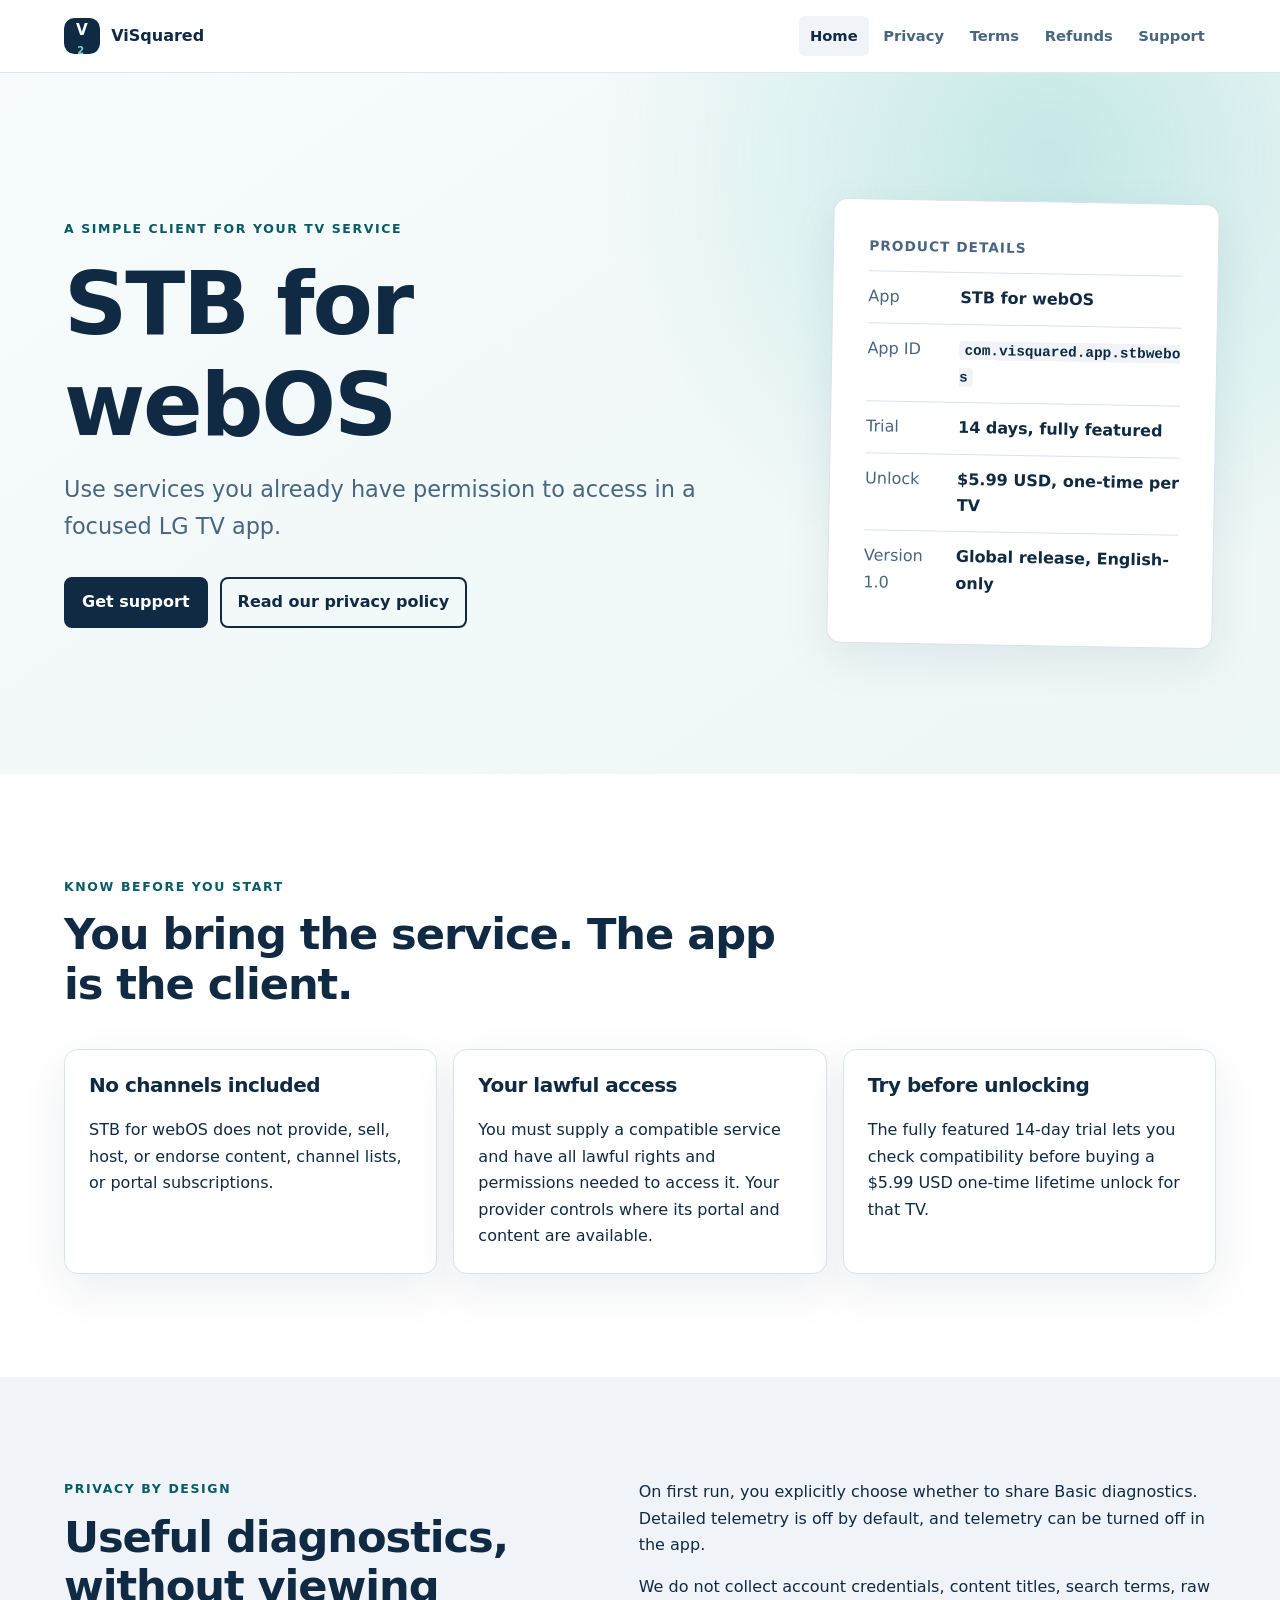
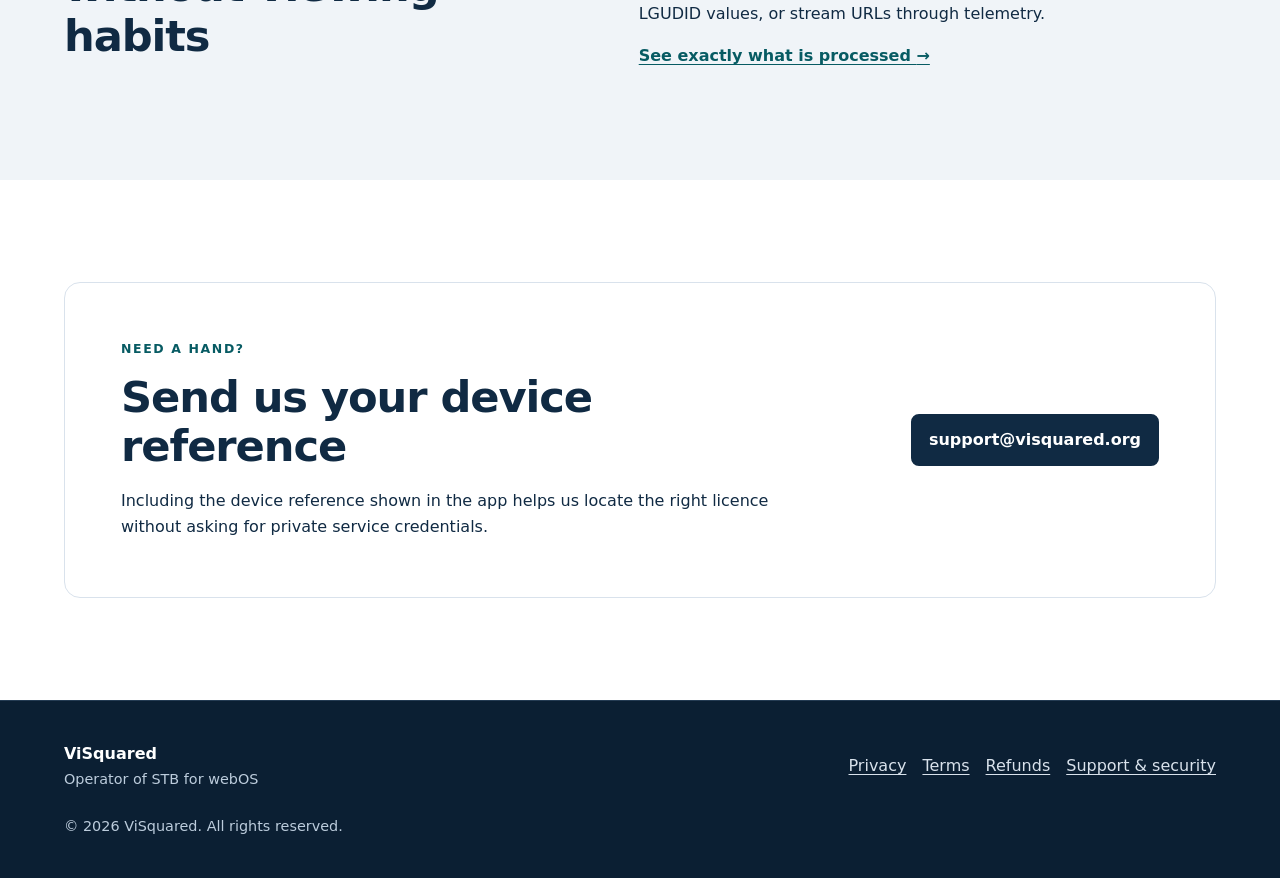
==== index.html @ cb2bcf6b "Build initial ViSquared public site Co-authored-by: Copilot App <223556219+Copilot@users.noreply.git" ====
<!doctype html>
<html lang="en">
<head>
  <meta charset="utf-8">
  <meta name="viewport" content="width=device-width, initial-scale=1">
  <meta name="description" content="Official product, legal, privacy, refund, and support information for STB for webOS by ViSquared.">
  <meta name="theme-color" content="#102a43">
  <title>STB for webOS | ViSquared</title>
  <link rel="canonical" href="https://visquared.org/">
  <link rel="icon" href="/assets/favicon.svg" type="image/svg+xml">
  <link rel="stylesheet" href="/assets/styles.css">
</head>
<body>
  <a class="skip-link" href="#main">Skip to main content</a>
  <header class="site-header">
    <div class="shell header-inner">
      <a class="brand" href="/" aria-label="ViSquared home">
        <span class="brand-mark" aria-hidden="true">V<sup>2</sup></span>
        <span>ViSquared</span>
      </a>
      <nav aria-label="Primary navigation">
        <ul class="nav-list">
          <li><a href="/" aria-current="page">Home</a></li>
          <li><a href="/privacy/">Privacy</a></li>
          <li><a href="/terms/">Terms</a></li>
          <li><a href="/refunds/">Refunds</a></li>
          <li><a href="/support/">Support</a></li>
        </ul>
      </nav>
    </div>
  </header>

  <main id="main">
    <section class="hero">
      <div class="shell hero-grid">
        <div>
          <p class="eyebrow">A simple client for your TV service</p>
          <h1>STB for webOS</h1>
          <p class="lede">Use services you already have permission to access in a focused LG TV app.</p>
          <div class="button-row">
            <a class="button button-primary" href="/support/">Get support</a>
            <a class="button button-secondary" href="/privacy/">Read our privacy policy</a>
          </div>
        </div>
        <aside class="product-card" aria-label="Product summary">
          <p class="product-label">Product details</p>
          <dl class="facts">
            <div><dt>App</dt><dd>STB for webOS</dd></div>
            <div><dt>App ID</dt><dd><code>com.visquared.app.stbwebos</code></dd></div>
            <div><dt>Trial</dt><dd>14 days, fully featured</dd></div>
            <div><dt>Unlock</dt><dd>$5.99 USD, one-time per TV</dd></div>
            <div><dt>Version 1.0</dt><dd>Global release, English-only</dd></div>
          </dl>
        </aside>
      </div>
    </section>

    <section class="section">
      <div class="shell">
        <div class="section-heading">
          <p class="eyebrow">Know before you start</p>
          <h2>You bring the service. The app is the client.</h2>
        </div>
        <div class="card-grid">
          <article class="card">
            <h3>No channels included</h3>
            <p>STB for webOS does not provide, sell, host, or endorse content, channel lists, or portal subscriptions.</p>
          </article>
          <article class="card">
            <h3>Your lawful access</h3>
            <p>You must supply a compatible service and have all lawful rights and permissions needed to access it. Your provider controls where its portal and content are available.</p>
          </article>
          <article class="card">
            <h3>Try before unlocking</h3>
            <p>The fully featured 14-day trial lets you check compatibility before buying a $5.99 USD one-time lifetime unlock for that TV.</p>
          </article>
        </div>
      </div>
    </section>

    <section class="section section-tint">
      <div class="shell split">
        <div>
          <p class="eyebrow">Privacy by design</p>
          <h2>Useful diagnostics, without viewing habits</h2>
        </div>
        <div>
          <p>On first run, you explicitly choose whether to share Basic diagnostics. Detailed telemetry is off by default, and telemetry can be turned off in the app.</p>
          <p>We do not collect account credentials, content titles, search terms, raw LGUDID values, or stream URLs through telemetry.</p>
          <a class="text-link" href="/privacy/">See exactly what is processed <span aria-hidden="true">&rarr;</span></a>
        </div>
      </div>
    </section>

    <section class="section">
      <div class="shell callout">
        <div>
          <p class="eyebrow">Need a hand?</p>
          <h2>Send us your device reference</h2>
          <p>Including the device reference shown in the app helps us locate the right licence without asking for private service credentials.</p>
        </div>
        <a class="button button-primary" href="mailto:support@visquared.org?subject=STB%20for%20webOS%20support">support@visquared.org</a>
      </div>
    </section>
  </main>

  <footer class="site-footer">
    <div class="shell footer-inner">
      <div>
        <strong>ViSquared</strong>
        <p>Operator of STB for webOS</p>
      </div>
      <nav aria-label="Legal and support">
        <a href="/privacy/">Privacy</a>
        <a href="/terms/">Terms</a>
        <a href="/refunds/">Refunds</a>
        <a href="/support/">Support &amp; security</a>
      </nav>
      <p>&copy; 2026 ViSquared. All rights reserved.</p>
    </div>
  </footer>
</body>
</html>
---- assets/styles.css ----
:root {
  --ink: #102a43;
  --ink-soft: #486581;
  --paper: #ffffff;
  --wash: #f0f4f8;
  --line: #d9e2ec;
  --accent: #087e8b;
  --accent-dark: #075b63;
  --highlight: #d9f4f1;
  --warning: #fff4db;
  --max: 72rem;
  color-scheme: light;
  font-family: Inter, ui-sans-serif, system-ui, -apple-system, BlinkMacSystemFont, "Segoe UI", sans-serif;
  font-synthesis: none;
}

* {
  box-sizing: border-box;
}

html {
  scroll-behavior: smooth;
  scroll-padding-top: 6rem;
}

body {
  margin: 0;
  background: var(--paper);
  color: var(--ink);
  font-size: 1rem;
  line-height: 1.65;
}

a {
  color: var(--accent-dark);
  text-underline-offset: 0.18em;
}

a:hover {
  color: var(--accent);
}

a:focus-visible,
button:focus-visible {
  outline: 3px solid #f2b134;
  outline-offset: 3px;
}

code {
  border-radius: 0.25rem;
  background: var(--wash);
  padding: 0.12em 0.35em;
  font-size: 0.9em;
  overflow-wrap: anywhere;
}

h1,
h2,
h3,
p {
  margin-top: 0;
}

h1,
h2,
h3 {
  line-height: 1.15;
  letter-spacing: -0.025em;
}

h1 {
  margin-bottom: 1rem;
  font-size: clamp(2.5rem, 7vw, 5.5rem);
}

h2 {
  margin-bottom: 1rem;
  font-size: clamp(1.65rem, 4vw, 2.7rem);
}

h3 {
  font-size: 1.25rem;
}

.shell {
  width: min(calc(100% - 2.5rem), var(--max));
  margin-inline: auto;
}

.skip-link {
  position: fixed;
  z-index: 100;
  top: 0.75rem;
  left: 0.75rem;
  transform: translateY(-200%);
  border-radius: 0.35rem;
  background: var(--ink);
  color: white;
  padding: 0.75rem 1rem;
}

.skip-link:focus {
  transform: translateY(0);
}

.site-header {
  position: sticky;
  z-index: 20;
  top: 0;
  border-bottom: 1px solid rgba(217, 226, 236, 0.85);
  background: rgba(255, 255, 255, 0.94);
  backdrop-filter: blur(12px);
}

.header-inner {
  display: flex;
  min-height: 4.5rem;
  align-items: center;
  justify-content: space-between;
  gap: 1.5rem;
}

.brand {
  display: inline-flex;
  flex: 0 0 auto;
  align-items: center;
  gap: 0.7rem;
  color: var(--ink);
  font-weight: 800;
  text-decoration: none;
}

.brand-mark {
  display: grid;
  width: 2.25rem;
  height: 2.25rem;
  place-items: center;
  border-radius: 0.65rem;
  background: var(--ink);
  color: white;
  font-size: 0.95rem;
}

.brand-mark sup {
  margin-left: -0.15rem;
  color: #71d5cc;
  font-size: 0.65em;
}

.nav-list {
  display: flex;
  margin: 0;
  padding: 0;
  gap: 0.2rem;
  list-style: none;
}

.nav-list a {
  display: block;
  border-radius: 0.35rem;
  color: var(--ink-soft);
  padding: 0.5rem 0.7rem;
  font-size: 0.92rem;
  font-weight: 650;
  text-decoration: none;
}

.nav-list a:hover,
.nav-list a[aria-current="page"] {
  background: var(--wash);
  color: var(--ink);
}

.hero {
  overflow: hidden;
  background:
    radial-gradient(circle at 82% 12%, rgba(43, 177, 168, 0.23), transparent 28rem),
    linear-gradient(145deg, #f7fbfc 0%, #edf7f6 100%);
  padding: clamp(4rem, 10vw, 8rem) 0;
}

.hero-grid {
  display: grid;
  align-items: center;
  gap: clamp(2rem, 7vw, 6rem);
  grid-template-columns: minmax(0, 1.4fr) minmax(17rem, 0.8fr);
}

.lede {
  max-width: 48rem;
  color: var(--ink-soft);
  font-size: clamp(1.15rem, 2vw, 1.4rem);
}

.eyebrow {
  margin-bottom: 0.8rem;
  color: var(--accent-dark);
  font-size: 0.78rem;
  font-weight: 800;
  letter-spacing: 0.13em;
  text-transform: uppercase;
}

.button-row {
  display: flex;
  flex-wrap: wrap;
  margin-top: 2rem;
  gap: 0.75rem;
}

.button {
  display: inline-flex;
  min-height: 2.85rem;
  align-items: center;
  justify-content: center;
  border: 2px solid var(--ink);
  border-radius: 0.5rem;
  padding: 0.65rem 1rem;
  font-weight: 750;
  text-align: center;
  text-decoration: none;
}

.button-primary {
  background: var(--ink);
  color: white;
}

.button-primary:hover {
  border-color: var(--accent-dark);
  background: var(--accent-dark);
  color: white;
}

.button-secondary {
  background: transparent;
  color: var(--ink);
}

.button-secondary:hover {
  background: white;
  color: var(--ink);
}

.product-card,
.card {
  border: 1px solid var(--line);
  border-radius: 0.85rem;
  background: white;
  box-shadow: 0 1rem 3rem rgba(16, 42, 67, 0.08);
}

.product-card {
  padding: clamp(1.4rem, 4vw, 2.2rem);
  transform: rotate(1deg);
}

.product-label {
  color: var(--ink-soft);
  font-size: 0.85rem;
  font-weight: 800;
  letter-spacing: 0.08em;
  text-transform: uppercase;
}

.facts {
  margin: 0;
}

.facts div {
  display: grid;
  border-top: 1px solid var(--line);
  padding: 0.75rem 0;
  gap: 0.75rem;
  grid-template-columns: 5rem 1fr;
}

.facts dt {
  color: var(--ink-soft);
}

.facts dd {
  margin: 0;
  font-weight: 700;
}

.section {
  padding: clamp(3.5rem, 8vw, 6.5rem) 0;
}

.section-tint {
  background: var(--wash);
}

.section-dark {
  background: var(--ink);
  color: white;
}

.section-dark .eyebrow,
.section-dark a {
  color: #8be1d8;
}

.section-heading {
  max-width: 46rem;
  margin-bottom: 2.5rem;
}

.card-grid {
  display: grid;
  gap: 1rem;
  grid-template-columns: repeat(3, minmax(0, 1fr));
}

.card {
  padding: 1.5rem;
}

.card p:last-child {
  margin-bottom: 0;
}

.split,
.callout {
  display: grid;
  align-items: start;
  gap: clamp(2rem, 8vw, 7rem);
  grid-template-columns: minmax(0, 0.9fr) minmax(0, 1.1fr);
}

.callout {
  align-items: center;
  border: 1px solid var(--line);
  border-radius: 1rem;
  padding: clamp(1.5rem, 5vw, 3.5rem);
  grid-template-columns: 1fr auto;
}

.callout p:last-child {
  margin-bottom: 0;
}

.text-link {
  font-weight: 750;
}

.page-hero {
  border-bottom: 1px solid var(--line);
  background: linear-gradient(150deg, #f7fbfc, var(--wash));
  padding: clamp(3.5rem, 8vw, 6rem) 0;
}

.page-hero h1 {
  font-size: clamp(2.5rem, 6vw, 4.4rem);
}

.meta {
  color: var(--ink-soft);
  font-size: 0.9rem;
}

.prose {
  max-width: 48rem;
}

.prose p,
.prose li {
  color: #334e68;
}

.prose h2 {
  margin-top: 3rem;
  font-size: clamp(1.55rem, 3vw, 2rem);
}

.prose h3 {
  margin-top: 2rem;
}

.prose li + li {
  margin-top: 0.45rem;
}

.prose table {
  width: 100%;
  border-collapse: collapse;
}

.prose th,
.prose td {
  border: 1px solid var(--line);
  padding: 0.8rem;
  text-align: left;
  vertical-align: top;
}

.prose th {
  background: var(--wash);
}

.legal-layout {
  display: grid;
  align-items: start;
  padding-block: 3.5rem 6rem;
  gap: clamp(2rem, 6vw, 5rem);
  grid-template-columns: 13rem minmax(0, 1fr);
}

.legal-nav {
  position: sticky;
  top: 6rem;
  display: flex;
  flex-direction: column;
  border-left: 2px solid var(--line);
  padding-left: 1rem;
  gap: 0.4rem;
}

.legal-nav strong {
  margin-bottom: 0.35rem;
}

.legal-nav a {
  color: var(--ink-soft);
  font-size: 0.9rem;
  text-decoration: none;
}

.legal-content {
  max-width: 50rem;
}

.legal-content > section:first-child h2,
.standalone-legal > section:first-child h2 {
  margin-top: 0;
}

.notice {
  border-left: 4px solid var(--accent);
  border-radius: 0.3rem;
  background: var(--highlight);
  padding: 1rem 1.2rem;
}

.notice p:last-child {
  margin-bottom: 0;
}

.notice.warning {
  border-left-color: #d78b00;
  background: var(--warning);
}

.standalone-legal {
  padding-block: 3.5rem 6rem;
}

.refund-highlight {
  margin-block: 2.5rem;
  border: 1px solid #8ad9d2;
  border-radius: 0.85rem;
  background: #f1fbfa;
  padding: clamp(1.25rem, 4vw, 2rem);
}

.refund-highlight h2 {
  margin-top: 0;
}

.support-grid {
  display: grid;
  align-items: start;
  padding-block: 3.5rem 6rem;
  gap: clamp(2rem, 7vw, 5rem);
  grid-template-columns: minmax(0, 1.4fr) minmax(16rem, 0.6fr);
}

.support-sidebar {
  display: grid;
  gap: 1rem;
}

.support-sidebar .card {
  box-shadow: none;
}

.support-sidebar h2 {
  font-size: 1.3rem;
}

.steps {
  margin: 0;
  padding: 0;
  list-style: none;
}

.steps li {
  display: grid;
  align-items: start;
  margin: 0;
  border-top: 1px solid var(--line);
  padding: 1rem 0;
  gap: 1rem;
  grid-template-columns: 2rem 1fr;
}

.steps li > span {
  display: grid;
  width: 2rem;
  height: 2rem;
  place-items: center;
  border-radius: 50%;
  background: var(--ink);
  color: white;
  font-weight: 800;
}

.steps p {
  margin-bottom: 0;
}

.site-footer {
  border-top: 1px solid #243b53;
  background: #0b1f33;
  color: #bcccdc;
  padding: 2.5rem 0;
}

.footer-inner {
  display: grid;
  align-items: center;
  gap: 1.5rem;
  grid-template-columns: 1fr auto;
}

.footer-inner strong {
  color: white;
}

.footer-inner p {
  margin: 0;
  font-size: 0.9rem;
}

.footer-inner nav {
  display: flex;
  flex-wrap: wrap;
  gap: 1rem;
}

.footer-inner a {
  color: #d9e2ec;
}

.footer-inner > p {
  grid-column: 1 / -1;
}

@media (max-width: 48rem) {
  .header-inner {
    align-items: flex-start;
    flex-direction: column;
    padding-block: 0.75rem;
    gap: 0.5rem;
  }

  .site-header {
    position: static;
  }

  .nav-list {
    width: calc(100vw - 2.5rem);
    overflow-x: auto;
    padding-bottom: 0.25rem;
  }

  .nav-list a {
    white-space: nowrap;
  }

  .hero-grid,
  .split,
  .callout,
  .card-grid,
  .legal-layout,
  .support-grid,
  .footer-inner {
    grid-template-columns: 1fr;
  }

  .product-card {
    transform: none;
  }

  .legal-nav {
    position: static;
    display: grid;
    grid-template-columns: repeat(2, 1fr);
  }

  .legal-nav strong {
    grid-column: 1 / -1;
  }

  .prose table {
    display: block;
    overflow-x: auto;
  }

  .callout .button {
    justify-self: start;
  }

  .footer-inner > p {
    grid-column: auto;
  }
}

@media (prefers-reduced-motion: reduce) {
  html {
    scroll-behavior: auto;
  }
}
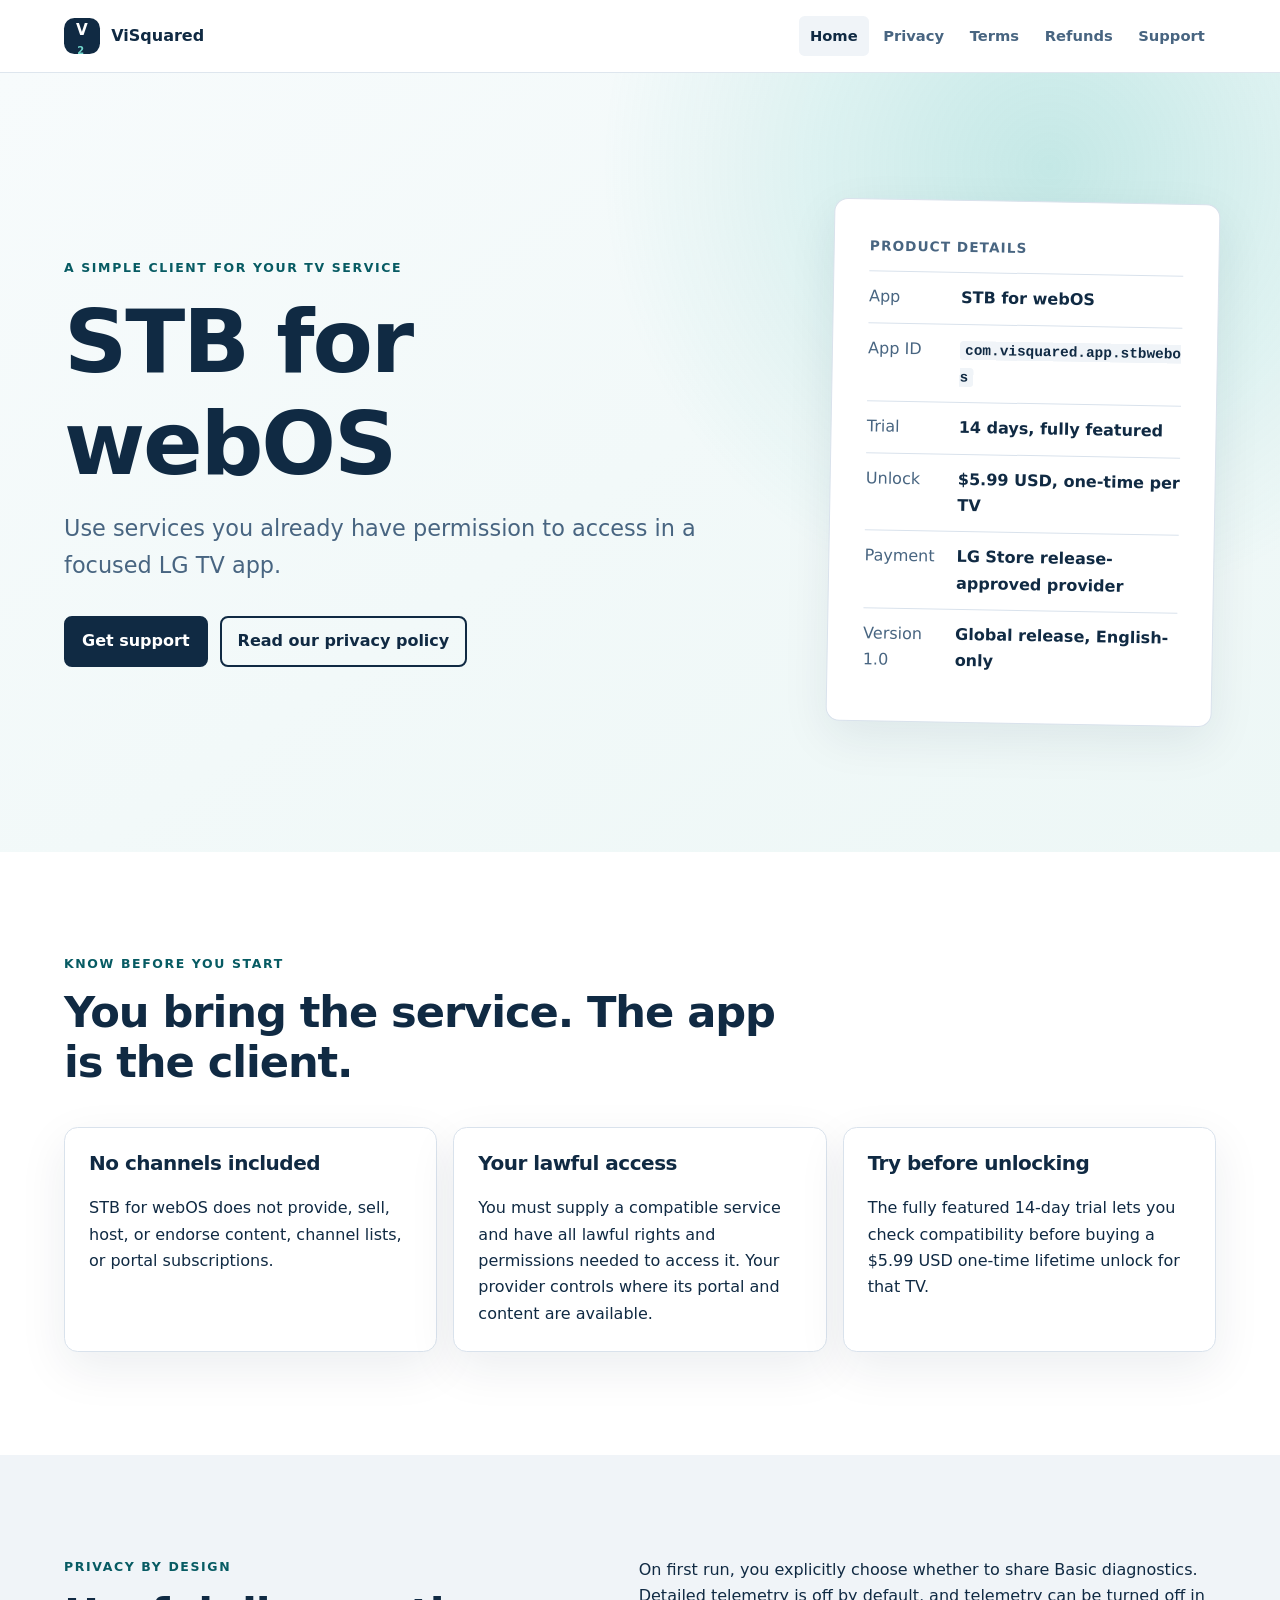
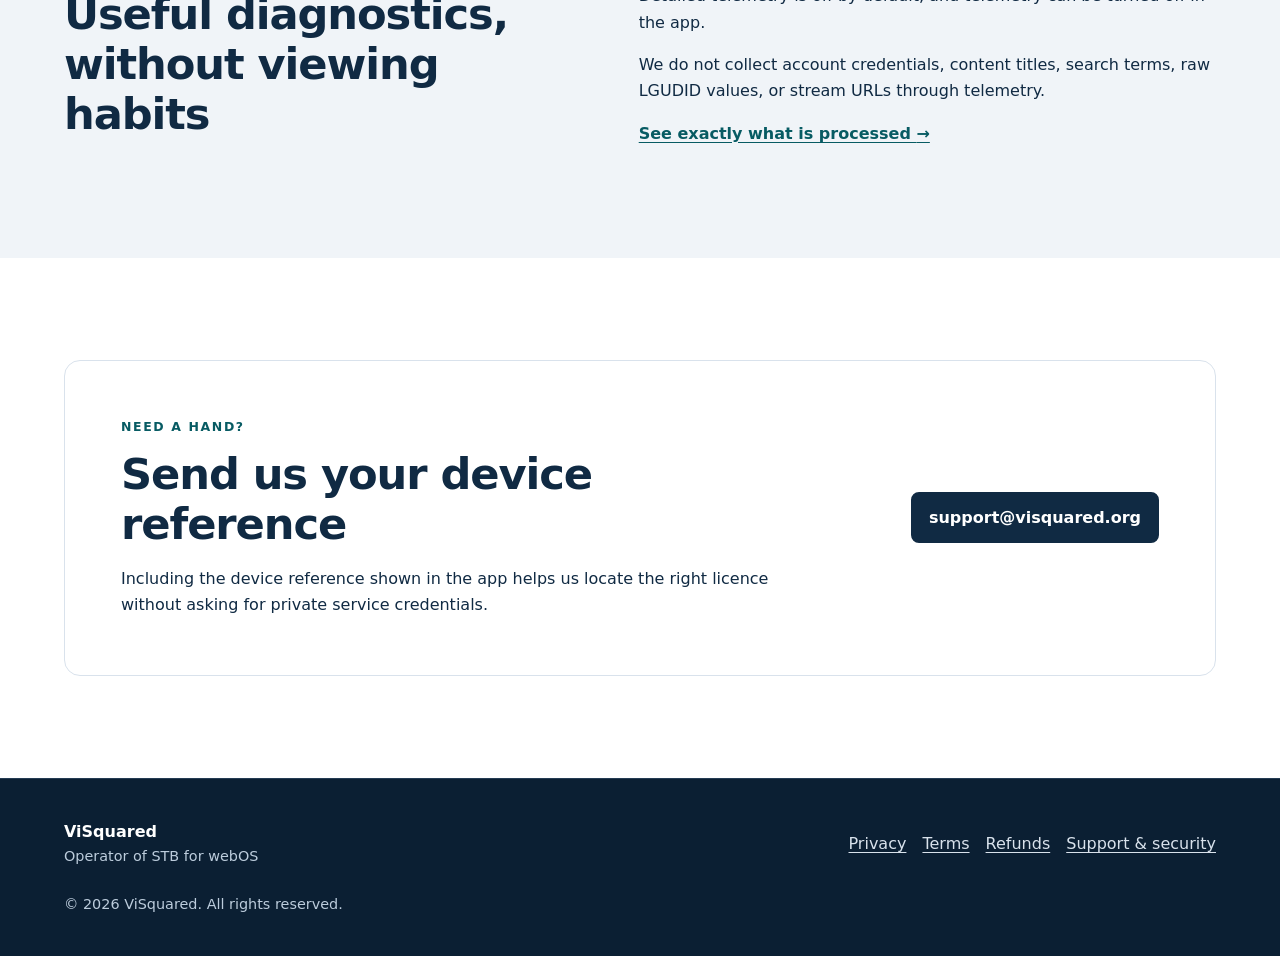
==== commit 8e3c7a12: "Use provider-neutral payment language Co-authored-by: Copilot App <223556219+Copilot@users.noreply.g" ====
--- a/index.html
+++ b/index.html
@@ -49,6 +49,7 @@
             <div><dt>App ID</dt><dd><code>com.visquared.app.stbwebos</code></dd></div>
             <div><dt>Trial</dt><dd>14 days, fully featured</dd></div>
             <div><dt>Unlock</dt><dd>$5.99 USD, one-time per TV</dd></div>
+            <div><dt>Payment</dt><dd>LG Store release-approved provider</dd></div>
             <div><dt>Version 1.0</dt><dd>Global release, English-only</dd></div>
           </dl>
         </aside>
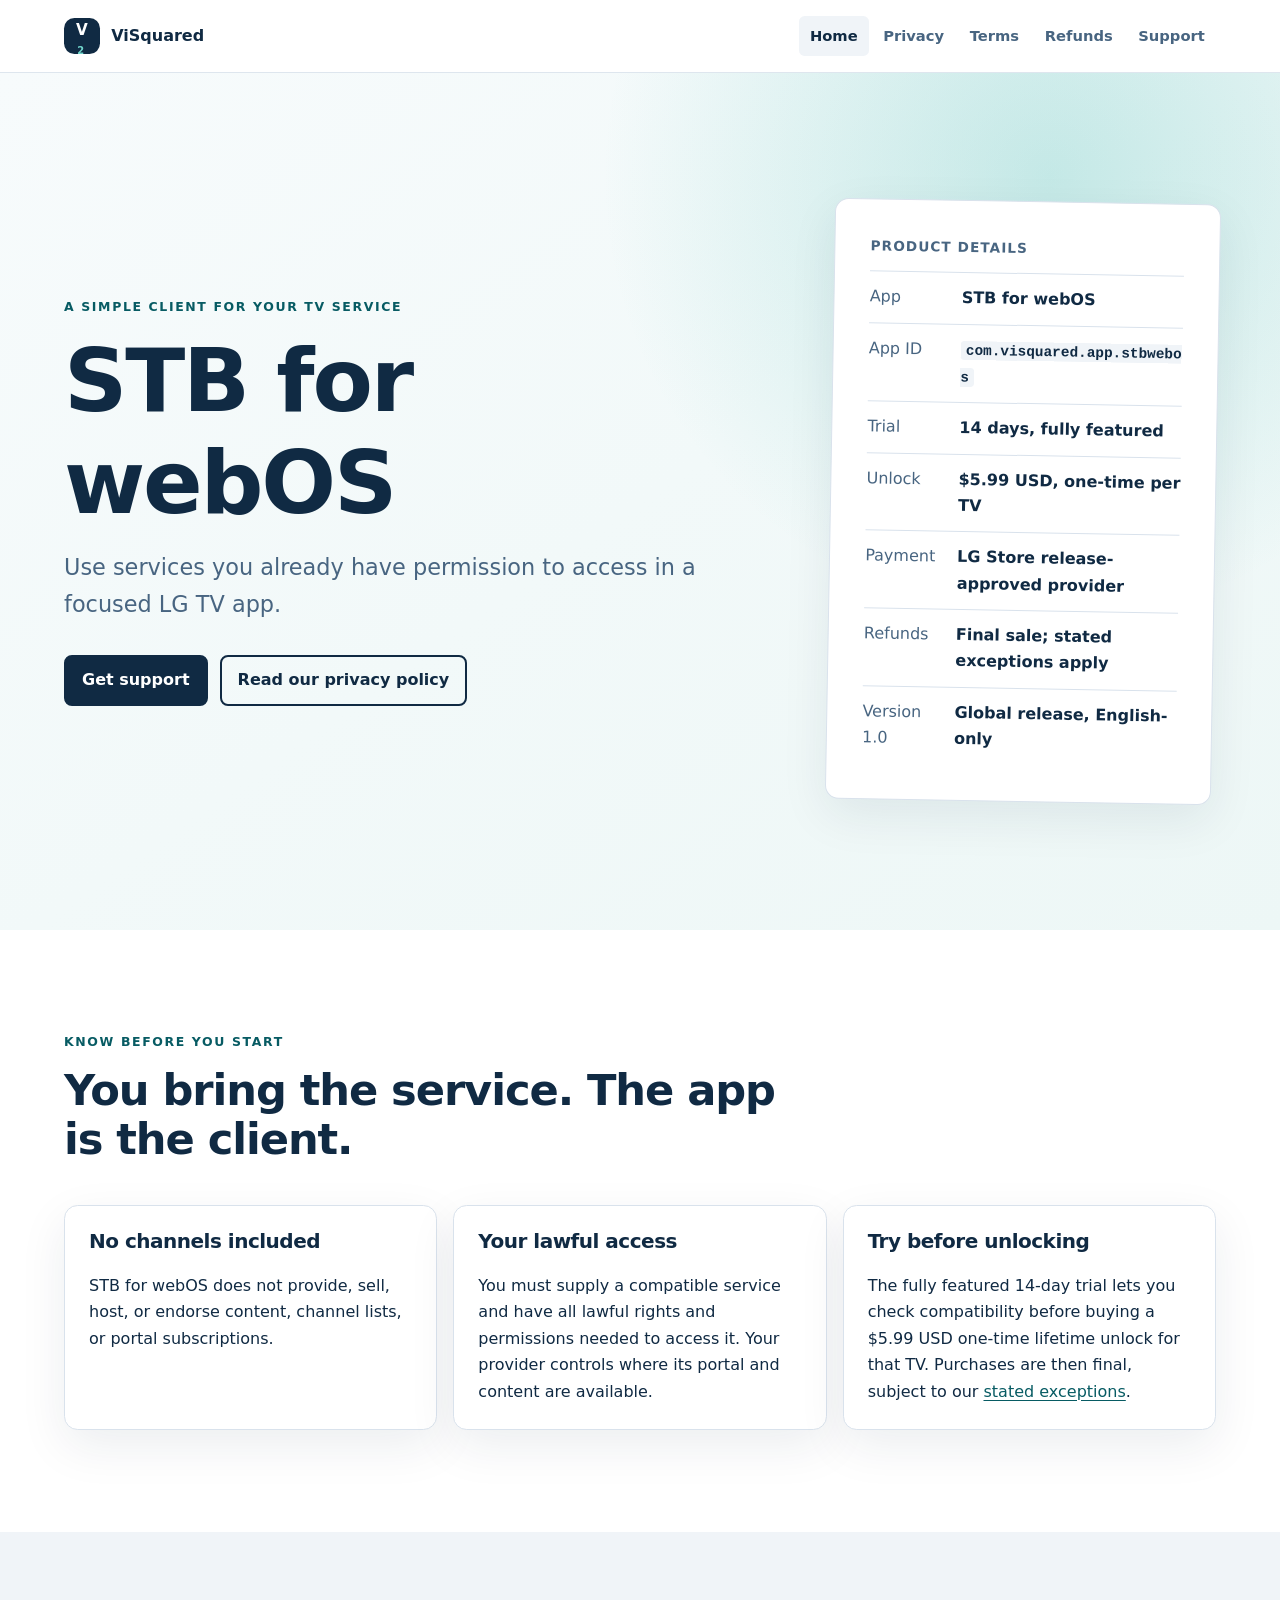
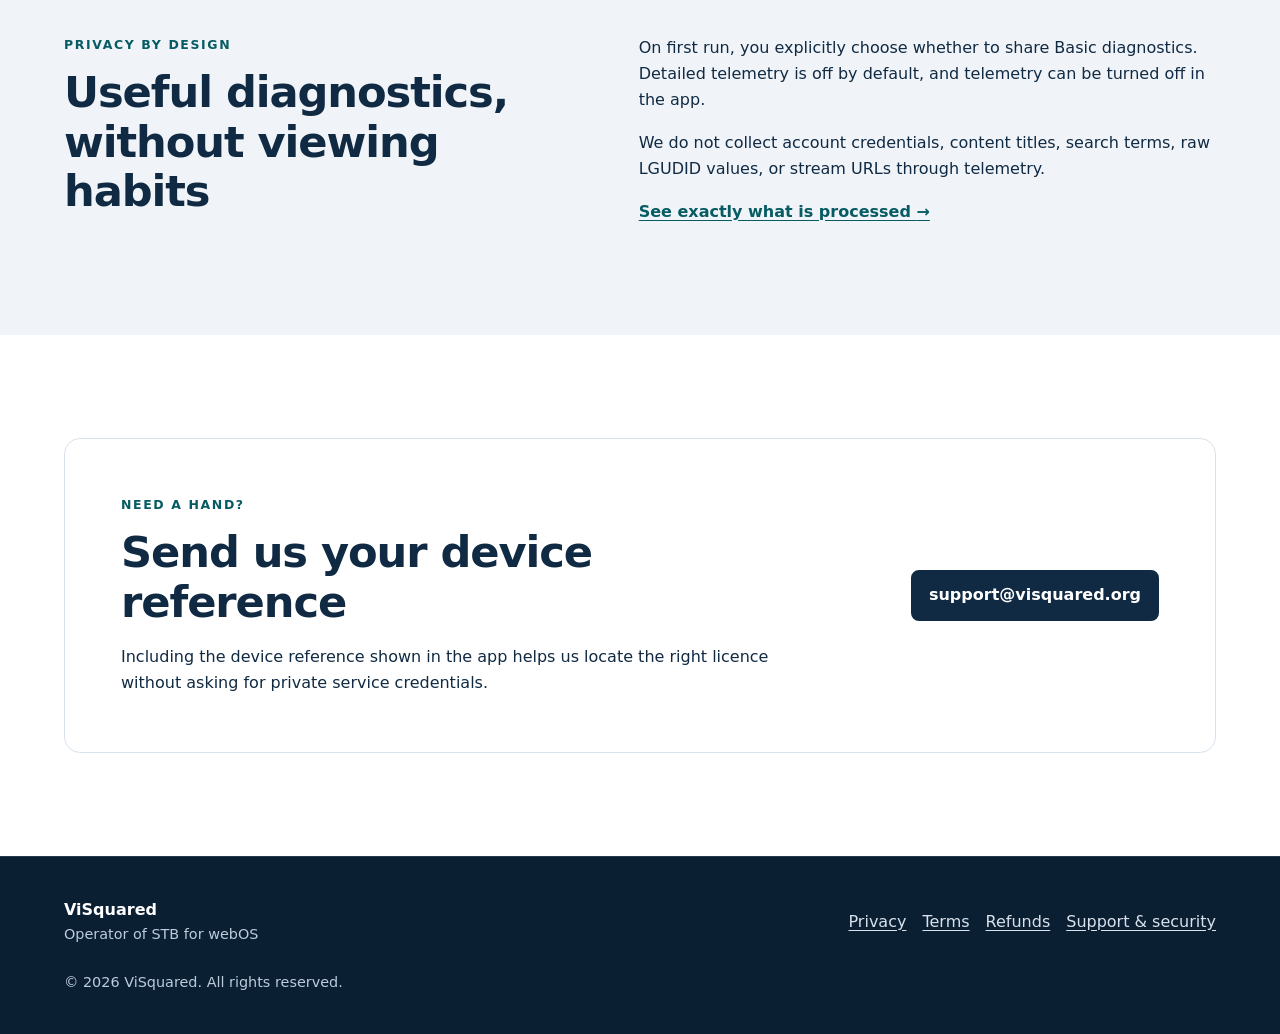
==== commit a97fa82c: "Adopt final-sale refund policy Co-authored-by: Copilot App <223556219+Copilot@users.noreply.github.c" ====
--- a/index.html
+++ b/index.html
@@ -50,6 +50,7 @@
             <div><dt>Trial</dt><dd>14 days, fully featured</dd></div>
             <div><dt>Unlock</dt><dd>$5.99 USD, one-time per TV</dd></div>
             <div><dt>Payment</dt><dd>LG Store release-approved provider</dd></div>
+            <div><dt>Refunds</dt><dd>Final sale; stated exceptions apply</dd></div>
             <div><dt>Version 1.0</dt><dd>Global release, English-only</dd></div>
           </dl>
         </aside>
@@ -73,7 +74,7 @@
           </article>
           <article class="card">
             <h3>Try before unlocking</h3>
-            <p>The fully featured 14-day trial lets you check compatibility before buying a $5.99 USD one-time lifetime unlock for that TV.</p>
+            <p>The fully featured 14-day trial lets you check compatibility before buying a $5.99 USD one-time lifetime unlock for that TV. Purchases are then final, subject to our <a href="/refunds/">stated exceptions</a>.</p>
           </article>
         </div>
       </div>
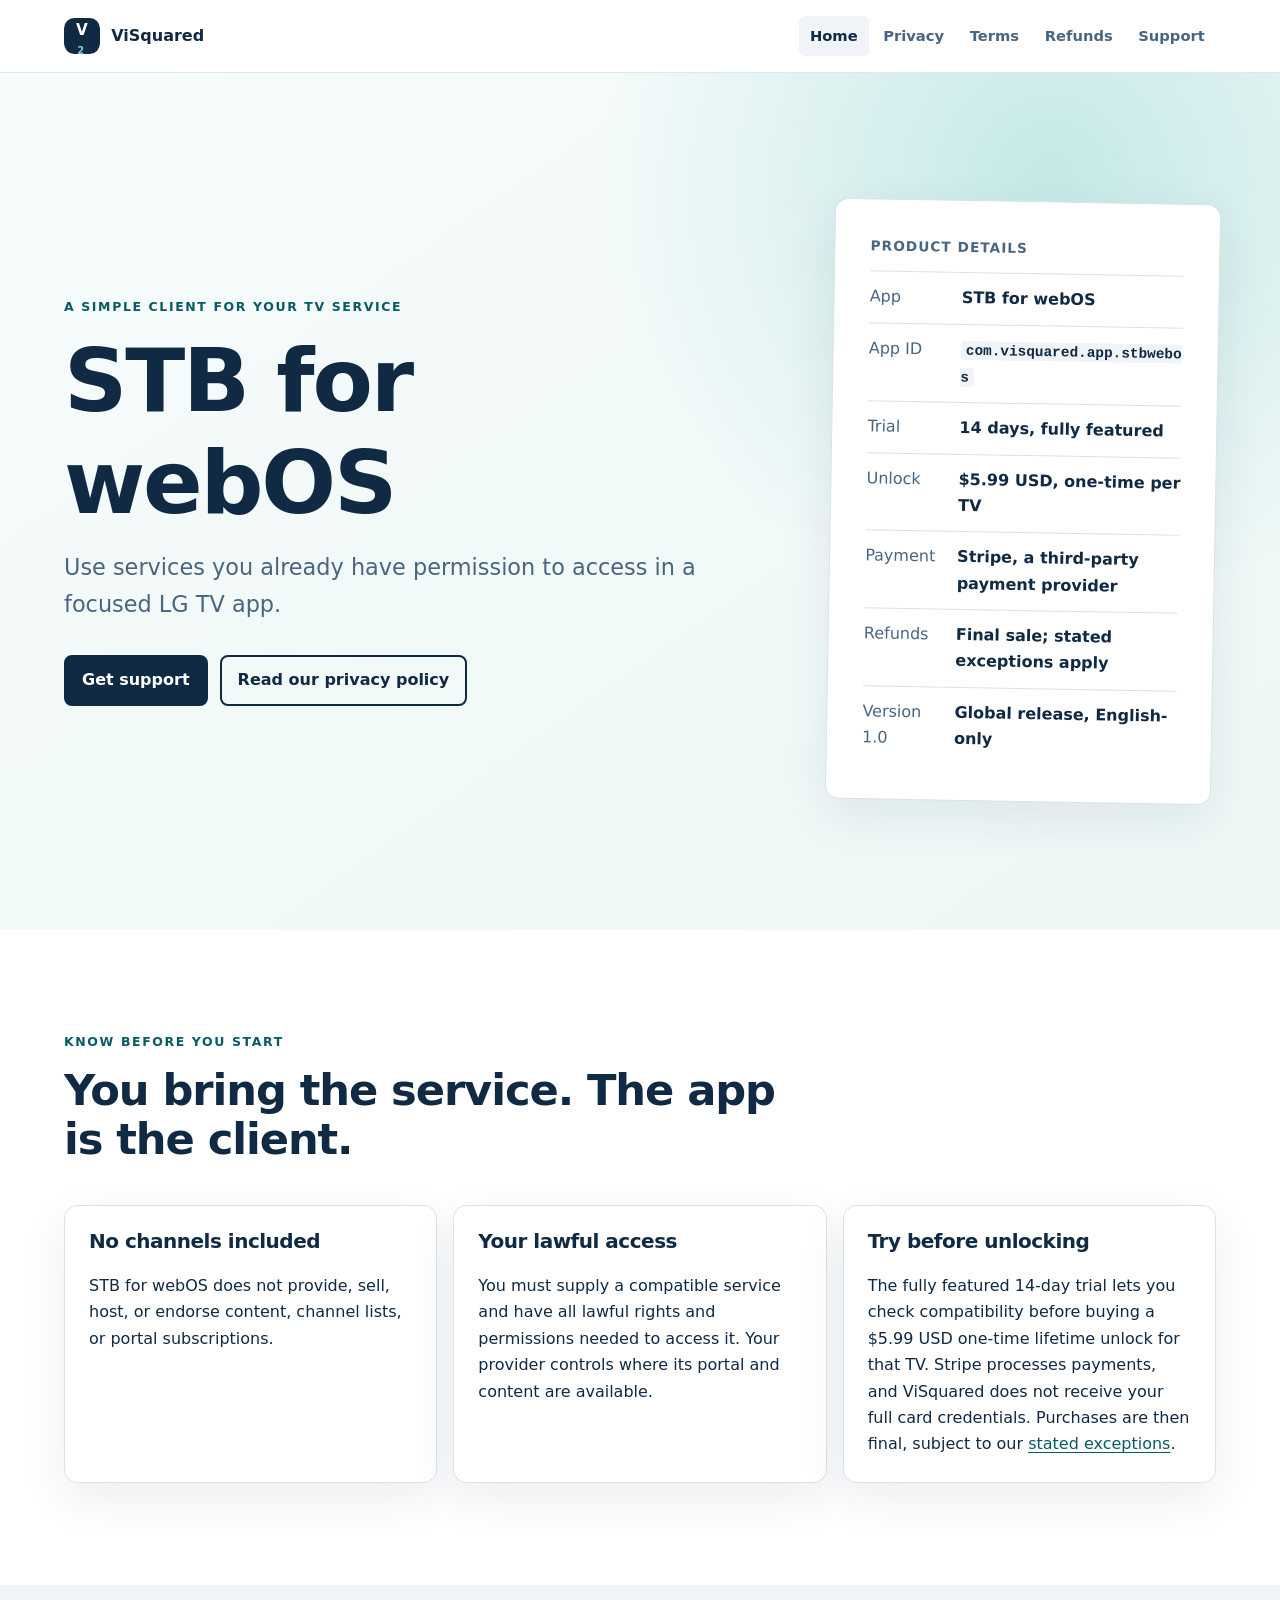
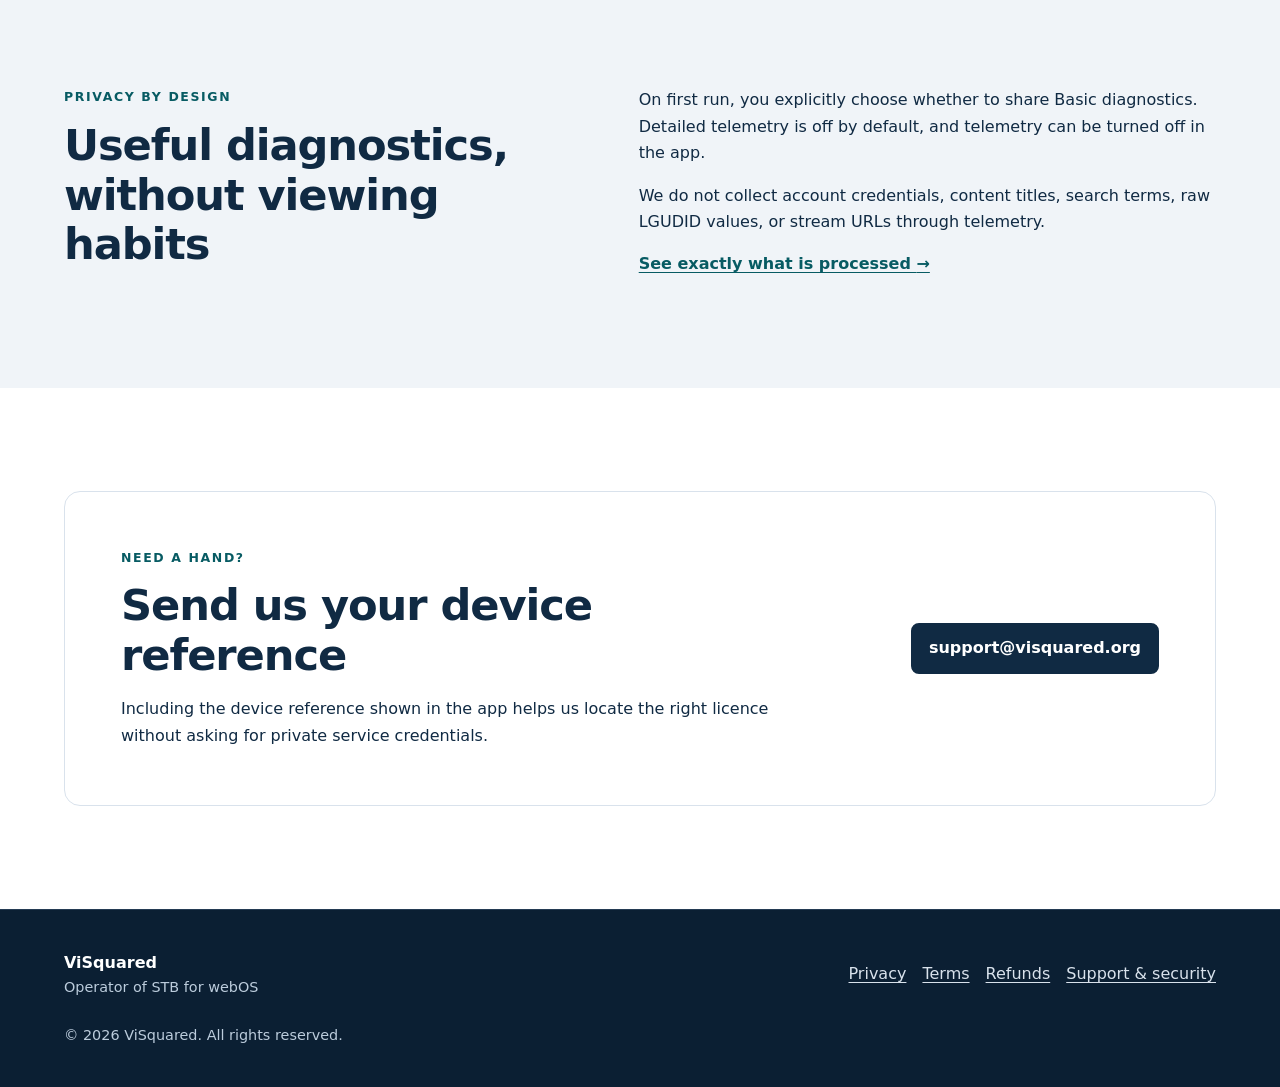
==== commit 3f16ac45: "Publish Stripe payment provider details Co-authored-by: Copilot App <223556219+Copilot@users.noreply" ====
--- a/index.html
+++ b/index.html
@@ -49,7 +49,7 @@
             <div><dt>App ID</dt><dd><code>com.visquared.app.stbwebos</code></dd></div>
             <div><dt>Trial</dt><dd>14 days, fully featured</dd></div>
             <div><dt>Unlock</dt><dd>$5.99 USD, one-time per TV</dd></div>
-            <div><dt>Payment</dt><dd>LG Store release-approved provider</dd></div>
+            <div><dt>Payment</dt><dd>Stripe, a third-party payment provider</dd></div>
             <div><dt>Refunds</dt><dd>Final sale; stated exceptions apply</dd></div>
             <div><dt>Version 1.0</dt><dd>Global release, English-only</dd></div>
           </dl>
@@ -74,7 +74,7 @@
           </article>
           <article class="card">
             <h3>Try before unlocking</h3>
-            <p>The fully featured 14-day trial lets you check compatibility before buying a $5.99 USD one-time lifetime unlock for that TV. Purchases are then final, subject to our <a href="/refunds/">stated exceptions</a>.</p>
+            <p>The fully featured 14-day trial lets you check compatibility before buying a $5.99 USD one-time lifetime unlock for that TV. Stripe processes payments, and ViSquared does not receive your full card credentials. Purchases are then final, subject to our <a href="/refunds/">stated exceptions</a>.</p>
           </article>
         </div>
       </div>
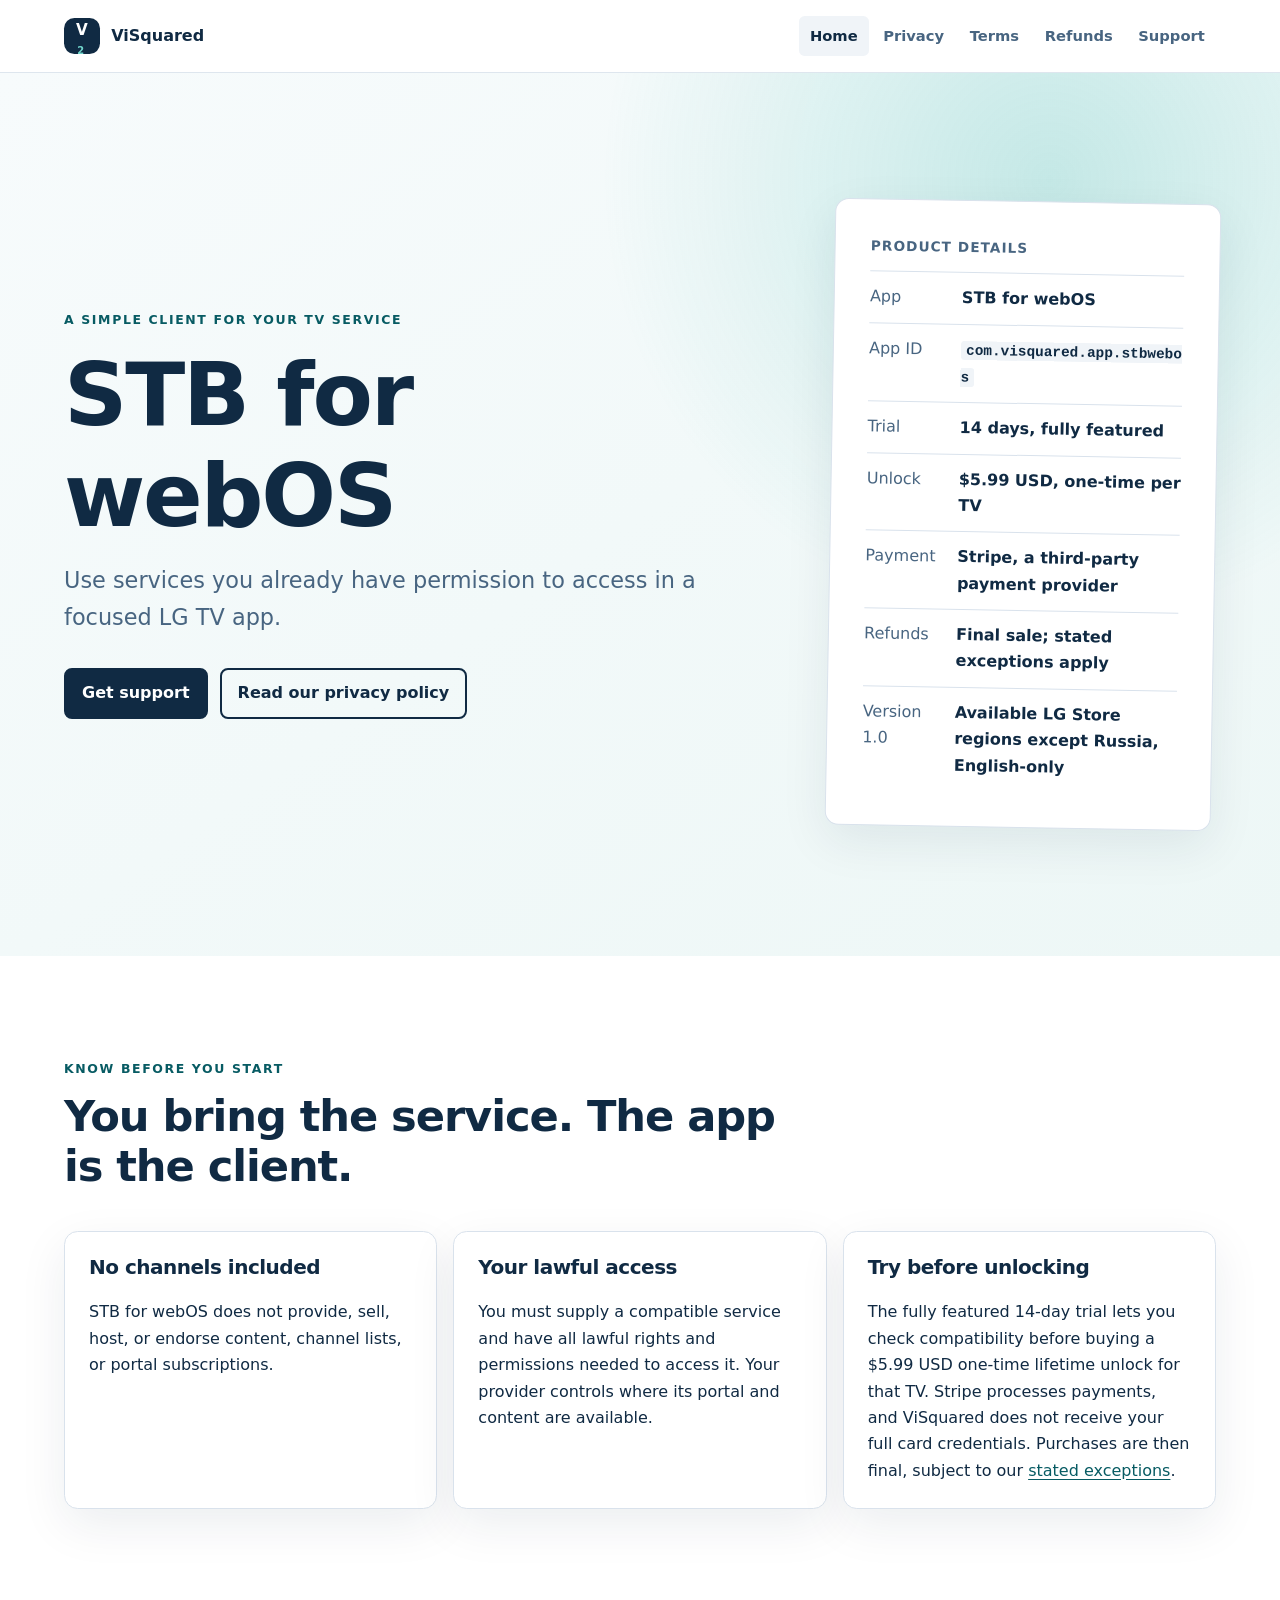
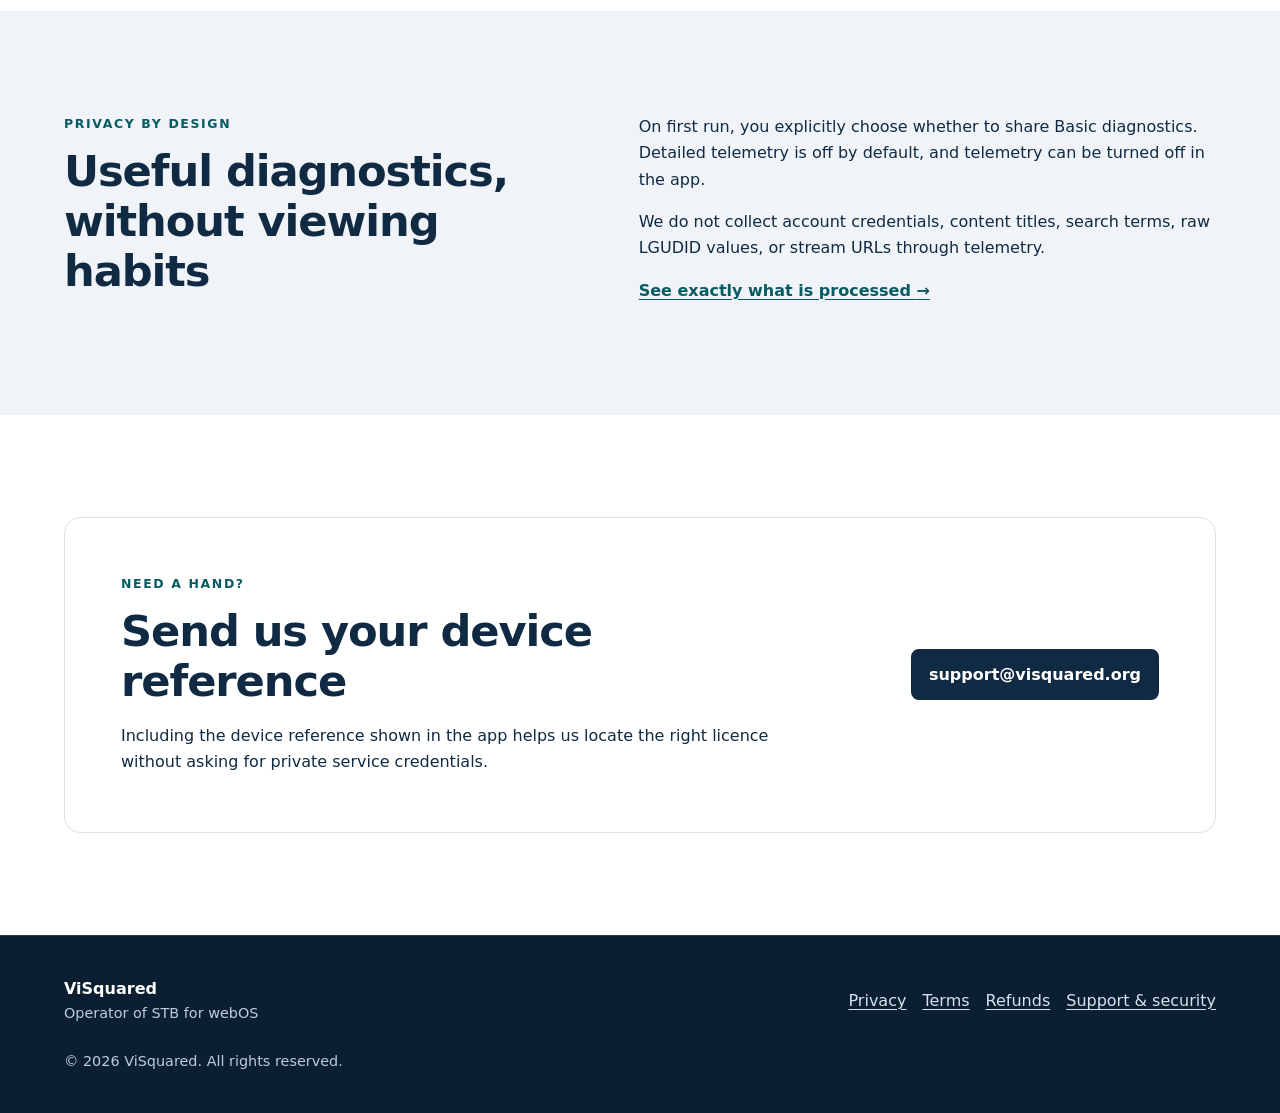
==== commit 070f44d2: "Exclude Russia pending listing localization Co-authored-by: Copilot App <223556219+Copilot@users.nor" ====
--- a/index.html
+++ b/index.html
@@ -51,7 +51,7 @@
             <div><dt>Unlock</dt><dd>$5.99 USD, one-time per TV</dd></div>
             <div><dt>Payment</dt><dd>Stripe, a third-party payment provider</dd></div>
             <div><dt>Refunds</dt><dd>Final sale; stated exceptions apply</dd></div>
-            <div><dt>Version 1.0</dt><dd>Global release, English-only</dd></div>
+            <div><dt>Version 1.0</dt><dd>Available LG Store regions except Russia, English-only</dd></div>
           </dl>
         </aside>
       </div>
